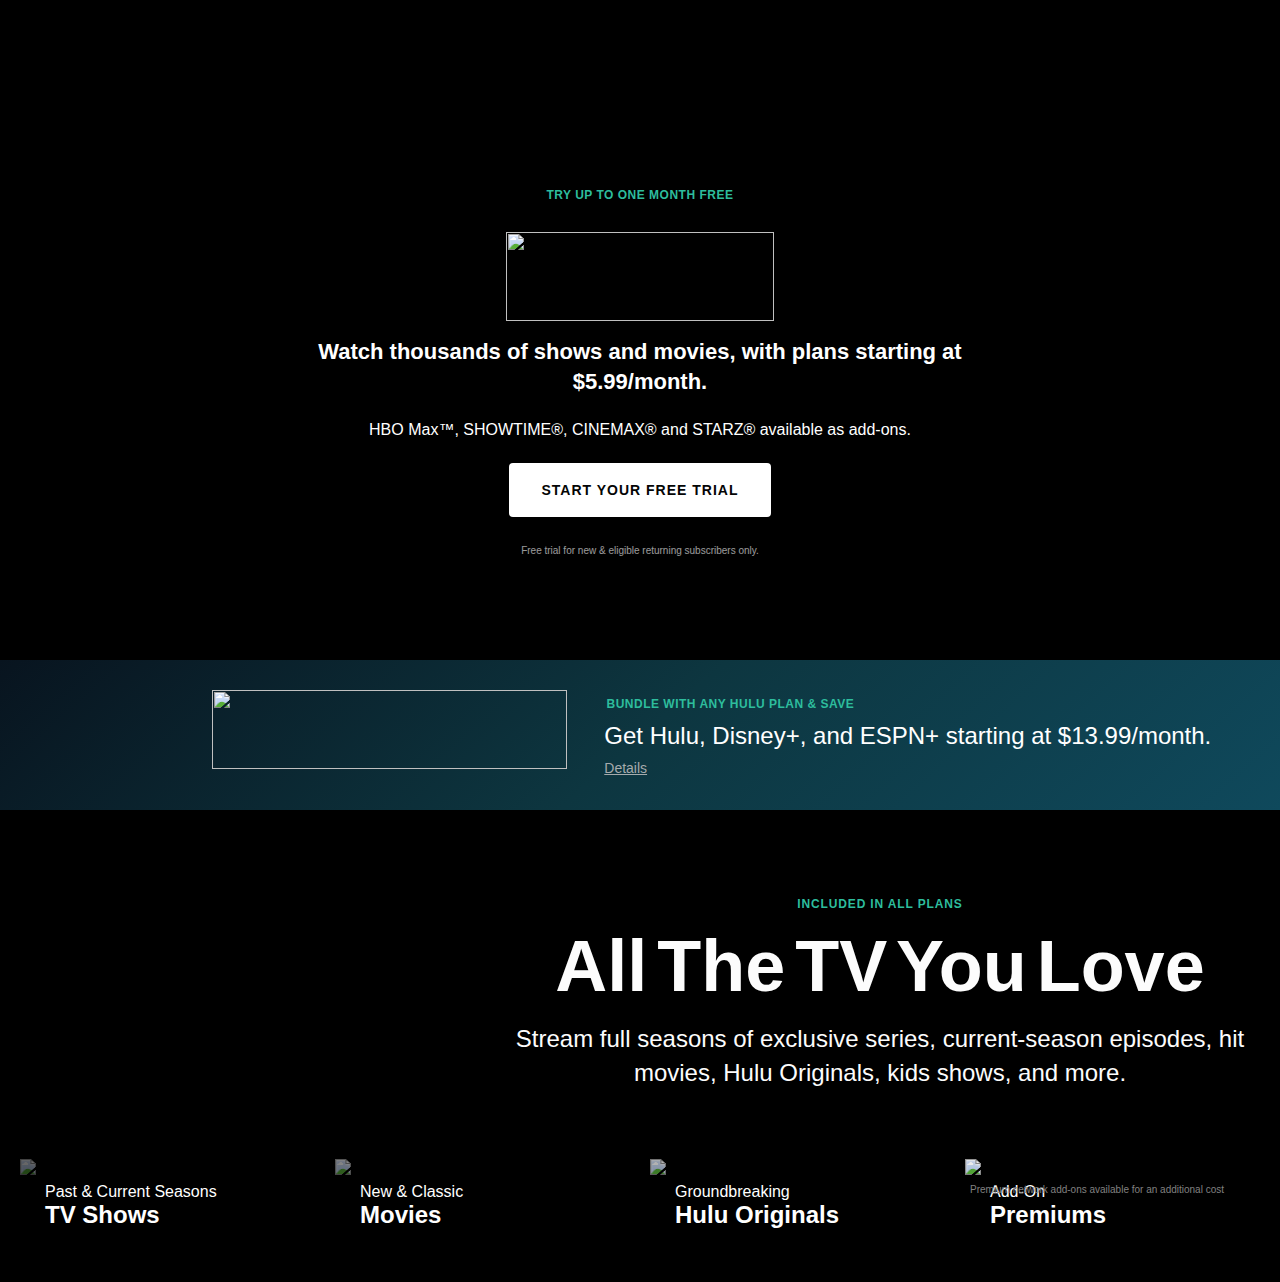
==== index.html @ c7522e11 "first commit" ====
<!DOCTYPE html>
<html lang="en">
<head>
    <meta charset="UTF-8">
    <meta http-equiv="X-UA-Compatible" content="IE=edge">
    <meta name="viewport" content="width=device-width, initial-scale=1.0">
    <link rel="stylesheet" href="style.css">
    <title>Document</title>
</head>
<body>
    <div class="wrapper">
        
        

        <div id="masthead">
            <div class="banner">
                <button class="login-button" href="hulu.com/login">Log In</button>
            </div>
            <br/>
            <div class="eyebrow">TRY UP TO ONE MONTH FREE</div>
            <img style="opacity:1; height: 89.33px;flex-shrink:inherit; width: 268px;" src="https://puu.sh/HvDx1/dca2b6d3b4.png">
            <div class="subline">Watch thousands of shows and movies, with plans starting at $5.99/month.</div>
            <div class="secndary">HBO Max™, SHOWTIME®, CINEMAX® and STARZ® available as add-ons.</div>
            <button class="subbutton">START YOUR FREE TRIAL</button>
            <div class="legal">Free trial for new & eligible returning subscribers only.</div>
        </div>
        <div id="ribbon">
            
         <div class="row">
             <img style ="margin-left:20px;width:355px; height:79.58px;" src="https://puu.sh/HvEbG/54cb7824f1.png">
             
             <div class="reyebrow">BUNDLE WITH ANY HULU PLAN &amp; SAVE</div>
             <div class="rinfo">Get Hulu, Disney+, and ESPN+ starting at $13.99/month.</span>
             <div class="rlearn">Details</div>
         </div>
        </div>
             <div id="holder"><button class="bundle"><b>GET BUNDLE</b></button><br/> <div class="terms">Terms apply</div></div>
    </div>
        <div id="library">
            <div class="stuff">
                <div class="leyebrow">INCLUDED IN ALL PLANS</div>
                <div class="libtitle">All The TV You Love</div>
                <div class="libdesc">Stream full seasons of exclusive series, current-season episodes, hit movies, Hulu Originals, kids shows, and more.</div>
            </div>
        </div>
    </div>

    <div class="library_grid-container">
        <div class="library_grid">
            <div class="library_grid-item">
                <button>
                    <div class="library_item-wrap">
                        <div class="gradov"></div>
                        <div class="wordcon">
                            <div class="gridbrow">Past & Current Seasons</div>
                            <div class="gridstuff">TV Shows</div>
                        </div>
                        <img class="library_item-back" src="https://www.hulu.com/static/hitch/s3/attachments/ckllond4i0i9w1u7ghnu91j1b-bobsburgers-category-tile-294x450-1x.jpg">
                        
                    </div>
                </button>
            </div>
            <div class="library_grid-item">
                <button>
                    <div class="library_item-wrap">
                        <div class="wordcon">
                            <div class="gridbrow">New & Classic</div>
                            <div class="gridstuff">Movies</div>
                        </div>
                        <div class="gradov"></div>
                        <img class="library_item-back" src="https://www.hulu.com/static/hitch/s3/attachments/cklms7f221g6z1u6ye8eurm1e-unitedstatesvsbillieholiday-category-tile-294x450-1x-1.jpg" >
                       
                    </div>
                </button>
            </div>
             <div class="library_grid-item">
                <button>
                    <div class="library_item-wrap">
                        <div class="wordcon">
                            <div class="gridbrow">Groundbreaking</div>
                            <div class="gridstuff">Hulu Originals</div>
                        </div>
                        <div class="gradov"></div>
                        <img class="library_item-back" src="https://www.hulu.com/static/hitch/s3/attachments/ckllpbyhp0pww1ua273ct30sb-solaropposites-category-tile-294x450-1x-1.jpg">
                    </div>
                </button>
            </div>
            <div class="library_grid-item">
                <button>
                    <div class="library_item-wrapper">
                        <div class="wordcon">
                            <div class="gridbrow">Add-On</div>
                            <div class="gridstuff">Premiums</div>
                        </div>
                        <div class="gradov"></div>
                        <img class="library_item-back" src="https://www.hulu.com/static/hitch/s3/attachments/cklms8tz01g9l1ub0lnnjocwk-cityonahill-category-tile-294x450-1x-1.jpg">
                        <div class="legalstuff">
                            <div class="legbrow">Premium network add-ons available for an additional cost</div>
                        </div>
                    </div>
                </button>
            </div>
        </div>
    </div>

</body>
</html>
---- style.css ----
.wrapper{
    display: flex;
    flex-direction: column;
}

body {
    font-family: 'Graphik', Helvetica, Arial, sans-serif;
    color: #000;
    background-color: black;
    font-size: 1rem;
    font-weight: 400;
    line-height: 1.5;
    color: #292b2c;
    margin: 0px;
    height: 100%;
    -webkit-font-smoothing: antialiased;
}

button {
    appearance: auto;
    text-rendering: auto;
    color: -internal-light-dark(black, white);
    letter-spacing: normal;
    word-spacing: normal;
    text-transform: none;
    text-indent: 0px;
    text-shadow: none;
    display: inline-block;
    text-align: center;
    align-items: flex-start;
    cursor: default;
    background-color: -internal-light-dark(rgb(239, 239, 239), rgb(59, 59, 59));
    box-sizing: border-box;
    margin: 0em;
    font: 400 13.3333px Arial;
    padding: 1px 6px;
    border-width: 2px;
    border-style: outset;
    border-color: -internal-light-dark(rgb(118, 118, 118), rgb(133, 133, 133));
    border-image: initial;
}

.login-button {
    font-family: 'Graphik',Helvetica,Arial,sans-serif;
    background: none;
    color: #fff;
    cursor: pointer;
    font-size: 14px;
    font-weight: 600;
    letter-spacing: 1px;
    padding: 28px 0 17px;
    margin: 4px 0px;
    border: none;
    display: block;
    text-transform: uppercase;
    margin-left: 1767px;
    
}

.login-button:hover {
    opacity: .75;
}

.subbutton {
    text-transform: uppercase;
    white-space: nowrap;
    border-radius: 4px;
    cursor: pointer;
    color: #040505;
    background: #fff;
    min-width: 136px;
    padding: 20px 32px;
    border: none;
    font-size: 14px;
    font-weight: 600;
    line-height: 14px;
    letter-spacing: 1px;
    text-align: center;
    margin: 20px;
}

.bundle{
    color: #FFFFFF;
    font-size: 15px;
    background: transparent;
    border: 2px solid #FFFFFF;
    padding: 15px;
    text-transform: uppercase;
    white-space: nowrap;
    border-radius: 4px;
    cursor: pointer;
}

.subbutton:hover {
opacity: .85;
}

#banner {
    position: relative;
    display: flex;
    flex-wrap: wrap;
    align-items: center;
    background:transparent;

}

#banner a {
    color: #fff;
}

#masthead {
    color: #fff;
    position: relative;
    display: flex;
    min-height: 660px;
    max-height: 100vh;
    flex-direction: column;
    align-items: center;
    background-size:cover;
    background-position: center top;
    overflow: hidden;
    background-image: url(https://puu.sh/HvDvk/8b9ad93be3.jpg)
}

.eyebrow{
    padding-top: 80px;
    color: #2DBD9D;
    font-size: 12px;
    font-weight: 600;
    letter-spacing: 0.5px;
    line-height: 13px;
    padding-bottom: 30px;
}

.subline{
    font-weight: 600;
    font-size: 22px;
    line-height: 30px;
    width: 670px;
    text-align: center;
    margin-top:16px;
}

.secndary {
    font-size: 16px;
    line-height: 26px;
    margin-top: 20px;
    font-weight: normal;
}

.legal {
    margin-top: 6px;
    color: #fff;
    opacity: 0.6;
    font-size: 10px;
    font-weight: normal;
    line-height: 16px;
}

#ribbon{
    z-index: 1;
    width: 100%;
    background: linear-gradient(318.68deg, #0F495C 0%, #0D3640 49.72%, #08141F 100%);
    height:150px;
}

.row {
    display: inline-flex;
    align-items: center;
    margin: 0 auto;
    max-width: 1520px;
    width: 100%;
    padding:15px 40px;
    margin-left:151.5px;
}


.reyebrow {
    color: #2DBD9D;
    font-size: 12px;
    font-weight: 600;
    letter-spacing: 0.5px;
    line-height: 13px;
    padding-bottom: 8px;
    padding:30px;
    margin-left:10px;
    margin-top:-50px;
}

.rinfo {
    font-size: 24px;
    line-height: 32px;
    display: inline;
    color: #fff;
    margin-left: -280px;
    padding-top: 45px;
}

.rlearn {
    display: block;
    color: #292b2c;
    font-size: 14px;
    color: #a6abad;
    text-decoration: underline;
}

.rlearn a {
    display: block;
    font-size: 15px;

}

#holder {
    display: block;
    font-size: 14px;
    color: #a6abad;
    margin-left:1600px;
    margin-top:-95px;
}

.terms {
    display: block;
    color: #a6abad;
    font-size: 10px;
    margin-left:40px;
    padding-top: 10px;
    text-decoration: underline;
}

#library{
    display: flex;
}

.stuff{
    padding: 88px 20px 50px 20px;
    text-align: center;
    height:210px;
    width:1196px;
    margin-left: 480px;
    max-width: 860px;
}

.leyebrow {
    color: #2DBD9D;
    font-size: 12px;
    font-weight: 800;
    letter-spacing: 0.86px;
    line-height: 12px;
    margin-bottom: 16px;
}

.libtitle{
    font-size: 72px;
    line-height: 80px;
    color: #FCFCFC;
    font-weight: 800;
    word-spacing: -10px;
}

.libdesc {
    font-size: 24px;
    line-height: 34px;
    padding-top: 16px;
    color: #FCFCFC;
    max-width: 860px;
}

.libimg{
    display: inline ;
}

.library_grid-container {
    background-color: black;
    position: relative;
    max-width: 100%;
    padding: 0 0 100px;
}

.library_grid {
    display: grid;
    column-gap: 20px;
    row-gap: 20px;
    justify-content: center;
    grid-template-columns: repeat(4, 295px);
    grid-template-rows: auto;
}

.gradov {
    z-index: 999;
    position: absolute;
    top: 0;
    right: 0;
    bottom: 0;
    left: 0;
    background: linear-gradient(156.82deg, rgba(0,0,0,0.6) 4.58%, rgba(0,0,0,0) 69.61%),linear-gradient(24.5deg, rgba(0,0,0,0.2) 4.71%, rgba(0,0,0,0) 71.49%);
    opacity: 0.3;
}

.library_grid-item button {
    font-family: Graphik;
    background: none;
    margin: 0;
    padding: 0;
    border: none;
    color: #fff;
    cursor: pointer;
}

.library_grid-item-wrap {
    position: relative;
    text-align: left;
}

.library_item-back {
    width: 100%;
    object-fit: contain;
}

.library_item-back img {
    vertical-align: middle;
    border-style: none;
}

.wordcon{
    z-index: 999999;
    position: absolute;
    text-align:left;
    margin-right:200px;
    top:0;
    padding: 25px;
    color:#FFF;
    font-family: 'Graphik', Helvetica, Arial, sans-serif;
}

.gridbrow{
    font-size: 16px;
    color:#FFF;
}

.gridstuff{
    font-size: 24px;
    font-weight:bold;
    color:#FFFFFF;
}

.legalstuff{
    z-index: 999999;
    position: absolute;
    text-align:left;
    padding: 5px;
    color:#FFF;
    font-family: 'Graphik', Helvetica, Arial, sans-serif;
}

.legbrow{
    font-size: 10px;
    color:gray;
}
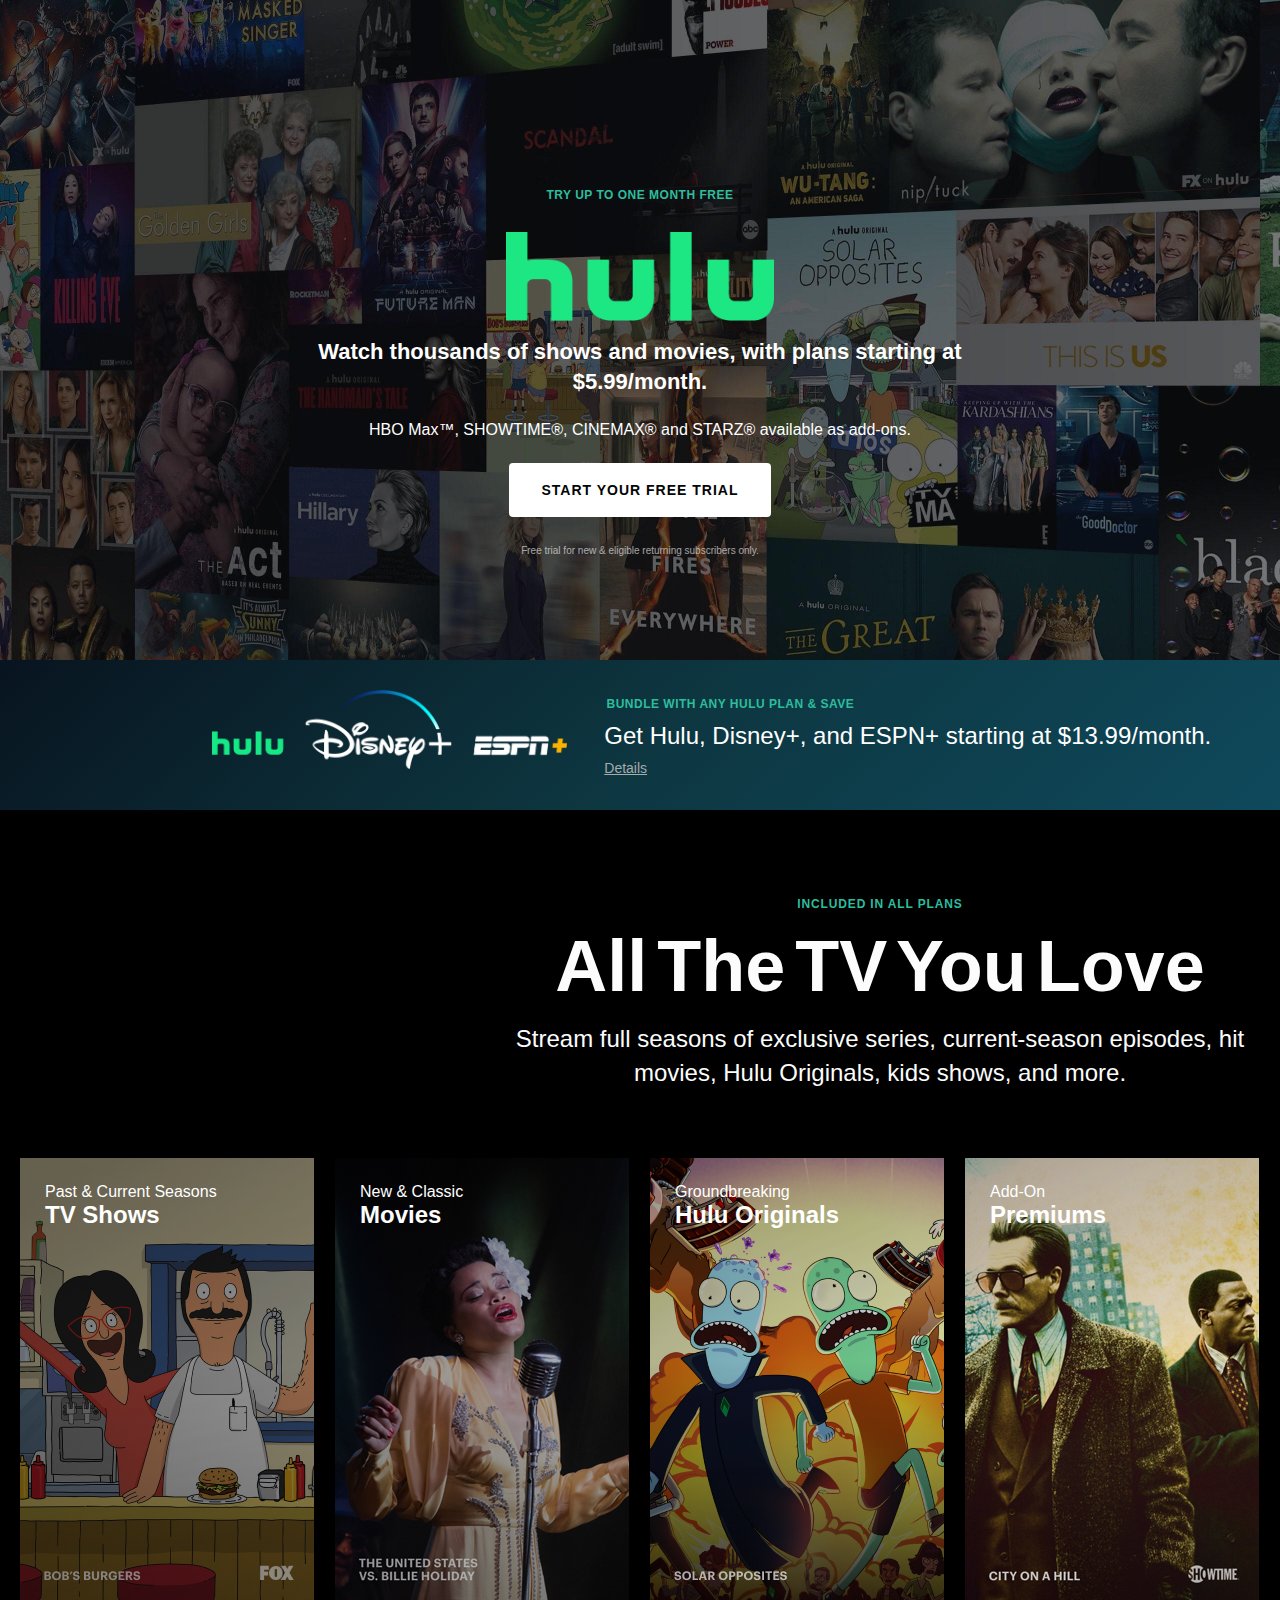
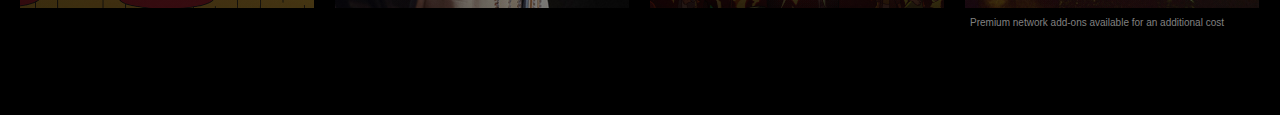
==== commit 7889205b: "cleaned up the code a little and final touches" ====
--- a/index.html
+++ b/index.html
@@ -5,7 +5,8 @@
     <meta http-equiv="X-UA-Compatible" content="IE=edge">
     <meta name="viewport" content="width=device-width, initial-scale=1.0">
     <link rel="stylesheet" href="style.css">
-    <title>Document</title>
+    <link rel="shortcut icon" type="image/png" href="assets/favicon.png"/>
+    <title>Stream Tv and Movies Live and Online | Hulu</title>
 </head>
 <body>
     <div class="wrapper">
@@ -18,7 +19,7 @@
             </div>
             <br/>
             <div class="eyebrow">TRY UP TO ONE MONTH FREE</div>
-            <img style="opacity:1; height: 89.33px;flex-shrink:inherit; width: 268px;" src="https://puu.sh/HvDx1/dca2b6d3b4.png">
+            <img style="opacity:1; height: 89.33px;flex-shrink:inherit; width: 268px;" src="/assets/Hulu_Logo-01_newgreen.png">
             <div class="subline">Watch thousands of shows and movies, with plans starting at $5.99/month.</div>
             <div class="secndary">HBO Max™, SHOWTIME®, CINEMAX® and STARZ® available as add-ons.</div>
             <button class="subbutton">START YOUR FREE TRIAL</button>
@@ -27,7 +28,7 @@
         <div id="ribbon">
             
          <div class="row">
-             <img style ="margin-left:20px;width:355px; height:79.58px;" src="https://puu.sh/HvEbG/54cb7824f1.png">
+             <img style ="margin-left:20px;width:355px; height:79.58px;" src="/assets/cka36ggwd06sm0wfx84ff7cvf-dplus-logo-0-1-2.png">
              
              <div class="reyebrow">BUNDLE WITH ANY HULU PLAN &amp; SAVE</div>
              <div class="rinfo">Get Hulu, Disney+, and ESPN+ starting at $13.99/month.</span>
@@ -55,7 +56,7 @@
                             <div class="gridbrow">Past & Current Seasons</div>
                             <div class="gridstuff">TV Shows</div>
                         </div>
-                        <img class="library_item-back" src="https://www.hulu.com/static/hitch/s3/attachments/ckllond4i0i9w1u7ghnu91j1b-bobsburgers-category-tile-294x450-1x.jpg">
+                        <img class="library_item-back" src="/assets/bobsburgers.jpg">
                         
                     </div>
                 </button>
@@ -68,7 +69,7 @@
                             <div class="gridstuff">Movies</div>
                         </div>
                         <div class="gradov"></div>
-                        <img class="library_item-back" src="https://www.hulu.com/static/hitch/s3/attachments/cklms7f221g6z1u6ye8eurm1e-unitedstatesvsbillieholiday-category-tile-294x450-1x-1.jpg" >
+                        <img class="library_item-back" src="/assets/billieholiday.jpg" >
                        
                     </div>
                 </button>
@@ -81,7 +82,7 @@
                             <div class="gridstuff">Hulu Originals</div>
                         </div>
                         <div class="gradov"></div>
-                        <img class="library_item-back" src="https://www.hulu.com/static/hitch/s3/attachments/ckllpbyhp0pww1ua273ct30sb-solaropposites-category-tile-294x450-1x-1.jpg">
+                        <img class="library_item-back" src="/assets/solaropposites.jpg">
                     </div>
                 </button>
             </div>
@@ -93,7 +94,7 @@
                             <div class="gridstuff">Premiums</div>
                         </div>
                         <div class="gradov"></div>
-                        <img class="library_item-back" src="https://www.hulu.com/static/hitch/s3/attachments/cklms8tz01g9l1ub0lnnjocwk-cityonahill-category-tile-294x450-1x-1.jpg">
+                        <img class="library_item-back" src="/assets/cityonahill.jpg">
                         <div class="legalstuff">
                             <div class="legbrow">Premium network add-ons available for an additional cost</div>
                         </div>
--- a/style.css
+++ b/style.css
@@ -17,27 +17,25 @@
 }
 
 button {
-    appearance: auto;
-    text-rendering: auto;
-    color: -internal-light-dark(black, white);
+    font-weight: 400;
+    font-size: 13.3px;
+    font-family: Arial;
+    color: black, white;
     letter-spacing: normal;
     word-spacing: normal;
     text-transform: none;
-    text-indent: 0px;
-    text-shadow: none;
     display: inline-block;
     text-align: center;
     align-items: flex-start;
-    cursor: default;
-    background-color: -internal-light-dark(rgb(239, 239, 239), rgb(59, 59, 59));
+    background-color: #efefef, #3b3b3b;
     box-sizing: border-box;
     margin: 0em;
-    font: 400 13.3333px Arial;
     padding: 1px 6px;
     border-width: 2px;
     border-style: outset;
-    border-color: -internal-light-dark(rgb(118, 118, 118), rgb(133, 133, 133));
+    border-color: #767676, #858585;
     border-image: initial;
+    
 }
 
 .login-button {
@@ -119,7 +117,7 @@
     background-size:cover;
     background-position: center top;
     overflow: hidden;
-    background-image: url(https://puu.sh/HvDvk/8b9ad93be3.jpg)
+    background-image: url(/assets/background.jpg)
 }
 
 .eyebrow{
